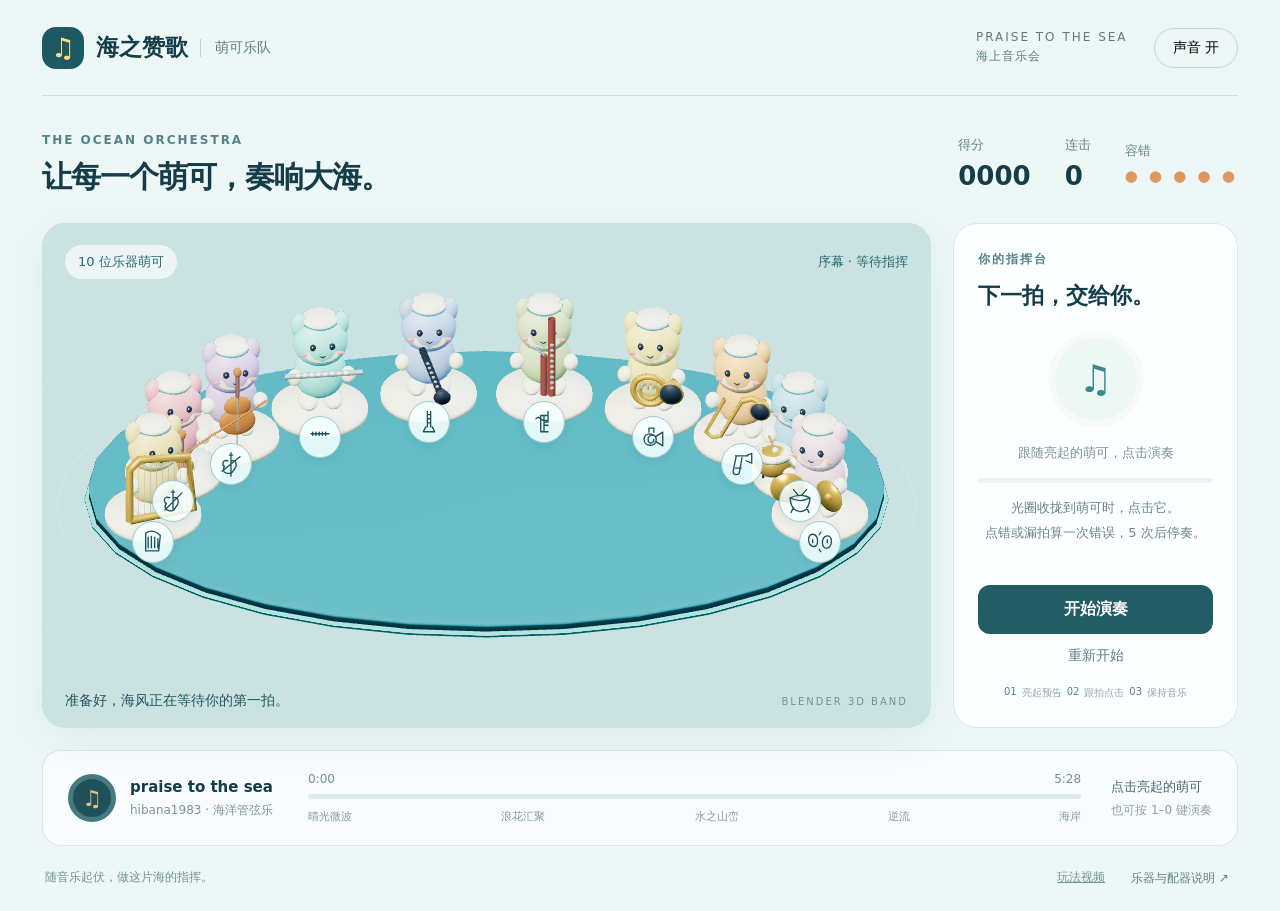
==== docs/index.html @ 5d6d8017 "Publish Moko orchestra game and subtitled gameplay" ====
<!doctype html>
<html lang="zh-CN"><head><meta charset="utf-8"><meta name="viewport" content="width=device-width,initial-scale=1"><title>海之赞歌 · 萌可乐队</title><meta name="description" content="点击亮起的乐器萌可，完成一场海上音乐演出。"><link rel="icon" href="data:image/svg+xml,%3Csvg xmlns='http://www.w3.org/2000/svg' viewBox='0 0 32 32'%3E%3Crect width='32' height='32' rx='9' fill='%230d555f'/%3E%3Cpath d='M6 22Q11 12 16 22T27 22M18 7v12' fill='none' stroke='%23ffdb89' stroke-width='3'/%3E%3C/svg%3E"><link rel="stylesheet" href="style.css"><script type="importmap">{"imports":{"three":"./assets/three.module.js","three/addons/":"./assets/"}}</script></head>
<body><main>
<header><a class="brand" href="./"><span class="brand-mark">♫</span>海之赞歌<span class="small">萌可乐队</span></a><span class="header-note">PRAISE TO THE SEA <i>海上音乐会</i></span><button id="sound" aria-label="静音音乐" title="静音音乐">声音 开</button></header>
<section class="topline"><div><span class="eyebrow">THE OCEAN ORCHESTRA</span><h1>让每一个萌可，奏响大海。</h1></div><div class="stats"><div><span>得分</span><strong id="score">0000</strong></div><div><span>连击</span><strong id="combo">0</strong></div><div><span>容错</span><strong id="lives" aria-label="剩余五次容错">● ● ● ● ●</strong></div></div></section>
<section class="game-layout"><div class="stage-wrap"><div class="stage-caption"><span class="pill">10 位乐器萌可</span><span id="chapter">序幕 · 等待指挥</span></div><canvas id="stage" aria-label="十位乐器萌可的三维海洋舞台"></canvas><div id="labels"></div><div id="loading">萌可们正在登台…</div><div class="stage-bottom"><span id="feedback" role="status" aria-live="polite">准备好，海风正在等待你的第一拍。</span><span class="tiny">BLENDER 3D BAND</span></div></div>
<aside class="conductor"><div class="eyebrow">你的指挥台</div><h2 id="cueTitle">下一拍，交给你。</h2><div class="cue-icon" id="cueIcon">♫</div><div id="targetName" class="target-name">点击开始演奏</div><div id="targetFamily" class="target-family">跟随亮起的萌可，点击演奏</div><div class="countdown"><div id="countdownBar"></div></div><div class="hint" id="hint">光圈收拢到萌可时，点击它。<br>点错或漏拍算一次错误，5 次后停奏。</div><button class="primary" id="play" disabled>准备乐队…</button><button class="secondary" id="restart" disabled>重新开始</button><div class="rule"><span>01</span> 亮起预告 <span>02</span> 跟拍点击 <span>03</span> 保持音乐</div></aside></section>
<section class="timeline"><div class="track-info"><div class="record">♫</div><div><strong>praise to the sea</strong><span>hibana1983 · 海洋管弦乐</span></div></div><div class="track-progress"><div class="time-row"><span id="elapsed">0:00</span><span id="duration">5:28</span></div><div id="progress"><div id="progressFill"></div></div><div class="chapters"><span>晴光微波</span><span>浪花汇聚</span><span>水之山峦</span><span>逆流</span><span>海岸</span></div></div><div class="tempo-note">点击亮起的萌可<br><span>也可按 1–0 键演奏</span></div></section>
<footer><span>随音乐起伏，做这片海的指挥。</span><a href="gameplay/" style="color:inherit;margin-left:auto;margin-right:20px">玩法视频</a><button id="analysisButton">乐器与配器说明 ↗</button></footer>
<dialog id="analysis"><button class="dialog-close" id="closeAnalysis" aria-label="关闭">×</button><div class="eyebrow">配器依据</div><h2>8 种明确乐器，2 个弦乐声部。</h2><p>文件内嵌的创作说明明确列出长笛、单簧管、竖琴、巴松、圆号、长号、定音鼓和钹。高音与低音弦乐在本游戏中分别用小提琴萌可、大提琴萌可代表，共 10 位成员。</p><p>这是 Suno 生成的混音。以上来自配器说明，未经过逐乐器分轨或听辨确认；小提琴、大提琴是角色代表，不能据此断言录音中精确的乐器种数。小号未在说明中明确列出。</p><p>谱面跟随音频能量起伏生成，乐器轮换按五段配器设定编排，不是自动识别每个瞬间实际发声的乐器。五段边界为游戏编排。</p><a href="assets/audio-analysis.json" target="_blank">查看音频分析数据</a></dialog>
<audio id="music" preload="auto" src="assets/song.mp3"></audio><script type="module" src="game.js"></script>
</main></body></html>
---- docs/style.css ----
:root{font-family:system-ui,-apple-system,"PingFang SC",sans-serif;color:#153d49;background:#ecf7f6;font-size:16px}*{box-sizing:border-box}body{margin:0}main{max-width:1560px;margin:auto;padding:0 42px}button,a{-webkit-tap-highlight-color:transparent}button{font:inherit;cursor:pointer}button:disabled{opacity:.5;cursor:wait}button:focus-visible,a:focus-visible{outline:3px solid #ce7c18;outline-offset:4px}header{height:96px;display:flex;align-items:center;gap:26px;border-bottom:1px solid #c9e2e1}.brand{text-decoration:none;display:flex;align-items:center;color:#153d49;font-weight:760;font-size:23px;gap:12px}.brand-mark{background:#1d5962;color:#ffdc8b;width:42px;height:42px;border-radius:14px;text-align:center;line-height:42px;font-size:27px}.small{font-size:14px;font-weight:500;color:#5c7f85;border-left:1px solid #b7d2d3;padding-left:14px}.header-note{margin-left:auto;font-size:12px;letter-spacing:2px;color:#5d7c82}.header-note i{display:block;font-style:normal;letter-spacing:1px;margin-top:4px}#sound{border:1px solid #bdd7d8;border-radius:30px;padding:10px 18px;background:transparent;font-size:14px}.topline{display:flex;align-items:center;justify-content:space-between;padding:33px 0 25px}.eyebrow{font-size:12px;font-weight:750;letter-spacing:2px;color:#568388}h1{font-size:30px;letter-spacing:-1px;font-weight:700;margin:9px 0 0}h2{font-size:24px;line-height:1.45;margin:12px 0}.stats{display:flex;gap:34px;align-items:center}.stats>div{display:flex;flex-direction:column;gap:7px}.stats span{font-size:13px;color:#66878c}.stats strong{font-size:26px;font-weight:650;font-variant-numeric:tabular-nums}#lives{font-size:15px;letter-spacing:3px;color:#df9960}.game-layout{display:grid;grid-template-columns:minmax(0,1fr) 285px;gap:22px}.stage-wrap{height:505px;border-radius:24px;overflow:hidden;position:relative;background:linear-gradient(#9dd8df,#c5edef);box-shadow:0 12px 40px #103d4910}#stage{display:block;width:100%;height:100%;touch-action:manipulation}.stage-caption{position:absolute;top:22px;left:23px;right:23px;z-index:2;display:flex;justify-content:space-between;align-items:center;font-size:13px;color:#286675;pointer-events:none}.pill{background:#ffffffaa;padding:8px 13px;border-radius:20px}.stage-bottom{position:absolute;bottom:18px;left:23px;right:23px;display:flex;align-items:center;justify-content:space-between;pointer-events:none;font-size:14px;color:#235661}.tiny{font-size:10px;letter-spacing:2px;opacity:.55}#loading{position:absolute;inset:0;background:#c5edefdd;display:grid;place-content:center;color:#266673;font-size:17px;z-index:4}#labels{position:absolute;inset:0;pointer-events:none}.moko-label{position:absolute;transform:translate(-50%,-50%);border:1px solid #ffffffa0;background:#f6ffffb8;box-shadow:0 3px 10px #12546215;color:#21525c;font-size:12px;border-radius:14px;padding:5px 9px;white-space:nowrap;pointer-events:auto;min-height:30px;transition:background .15s}.moko-label.active{background:#ffdd89;border-color:#fff2cf;color:#55401d;box-shadow:0 0 22px #ffe6a0;font-weight:700}.conductor{background:#fcffff;border:1px solid #d7e9e8;border-radius:24px;padding:27px 24px;text-align:center;display:flex;flex-direction:column;align-items:stretch}.conductor .eyebrow{text-align:left}.conductor h2{text-align:left;font-size:22px}.cue-icon{align-self:center;width:82px;height:82px;border-radius:50%;background:#edf8f5;color:#3c898d;display:grid;place-items:center;font-size:38px;box-shadow:0 0 0 7px #f6fbfa;margin:14px 0 17px}.target-name{font-size:24px;font-weight:720}.target-family{font-size:13px;color:#7a9295;margin:7px 0 16px}.countdown{height:5px;background:#edf3f1;border-radius:5px;overflow:hidden;margin-bottom:13px}.countdown>div{height:100%;background:#e6ad54;width:0}.hint{font-size:13px;color:#68858a;line-height:1.9;margin-bottom:20px;min-height:50px}.primary{border:0;background:#225d65;color:#fff;border-radius:12px;padding:14px;margin-top:auto;font-size:16px;font-weight:650}.primary:hover{background:#174950}.secondary{background:transparent;border:0;color:#5f7f84;padding:13px;font-size:14px}.rule{display:flex;gap:5px;font-size:10px;justify-content:center;color:#8fa5a7;margin-top:8px}.rule span{color:#54838b}.timeline{display:flex;align-items:center;gap:30px;margin-top:22px;background:#ffffffb0;border:1px solid #d4e8e5;border-radius:19px;padding:21px 25px}.track-info{display:flex;gap:14px;align-items:center;min-width:210px}.record{border-radius:50%;background:#20515b;color:#e7c27e;width:48px;height:48px;display:grid;place-items:center;font-size:22px;border:5px solid #457b80}.track-info strong{display:block;font-size:15px}.track-info span{display:block;font-size:12px;color:#7a9397;margin-top:6px}.track-progress{flex:1}.time-row{display:flex;justify-content:space-between;font-size:12px;color:#749097;font-variant-numeric:tabular-nums;margin-bottom:8px}#progress{height:5px;border-radius:9px;background:#dcebea;overflow:hidden}#progressFill{height:100%;width:0;background:#3d9190}.chapters{display:flex;justify-content:space-between;font-size:11px;color:#829c9d;margin-top:10px}.tempo-note{font-size:13px;line-height:1.8;color:#3c6a72}.tempo-note span{font-size:12px;color:#8ba0a4}footer{display:flex;justify-content:space-between;padding:23px 3px;color:#729398;font-size:12px}footer button{border:0;background:none;font-size:12px;color:#608187}dialog{max-width:650px;width:90%;padding:40px;border:0;border-radius:22px;background:#f8ffff;color:#214d55;box-shadow:0 20px 80px #10354244}dialog::backdrop{background:#12363f99;backdrop-filter:blur(5px)}dialog p{line-height:1.9;font-size:15px;color:#4e747c}dialog a{color:#216c78}.dialog-close{position:absolute;right:18px;top:12px;border:0;background:none;font-size:30px;color:#65838a}.stage-wrap.bad{animation:bad .25s}.stage-wrap.good{animation:good .25s}@keyframes bad{50%{box-shadow:0 0 0 4px #dd6b67;transform:translateX(3px)}}@keyframes good{50%{box-shadow:0 0 0 3px #edd092}}@media(min-width:1500px){.stage-wrap{height:580px}}@media(max-width:1050px){main{padding:0 22px}.game-layout{grid-template-columns:minmax(0,1fr) 245px}.stage-wrap{height:460px}.conductor{padding:22px 18px}.stats{gap:20px}h1{font-size:26px}.tempo-note{display:none}.small{display:none}.tiny{display:none}}@media(max-width:760px){main{padding:0 14px}header{height:75px}.header-note{display:none}#sound{margin-left:auto}.topline{padding:22px 3px;display:block}h1{font-size:24px}.stats{margin-top:22px;gap:35px;justify-content:space-between}.stats>div{gap:3px}.stats strong{font-size:22px}.game-layout{grid-template-columns:1fr;gap:14px}.stage-wrap{height:370px;border-radius:18px}.conductor{padding:20px;display:grid;grid-template-columns:70px 1fr 130px;gap:6px 15px;align-items:center;text-align:left}.conductor .eyebrow,.conductor h2,.rule,.target-family{display:none}.cue-icon{grid-column:1;grid-row:1/4;width:56px;height:56px;margin:0;font-size:27px}.target-name{font-size:19px;grid-column:2;grid-row:1}.countdown{grid-column:2;grid-row:2;margin:3px 0}.hint{grid-column:2;grid-row:3;font-size:11px;line-height:1.6;margin:0;min-height:0}.primary{grid-column:3;grid-row:1/3;margin:0;padding:12px 6px;font-size:14px}.secondary{grid-column:3;grid-row:3;padding:3px;font-size:12px}.timeline{padding:15px;flex-wrap:wrap;gap:10px}.track-info{width:100%;min-width:0}.record{width:37px;height:37px;border-width:4px}.track-progress{flex-basis:100%}.stage-caption{top:15px;left:14px;right:14px;font-size:11px}.stage-bottom{bottom:12px;left:15px;font-size:12px}.moko-label{font-size:10px;padding:4px 6px;min-height:26px}footer{font-size:11px;gap:10px}dialog{padding:28px}}

/* The orchestra uses instrument marks instead of member-name labels. */
.moko-label{width:42px;height:42px;min-height:42px;border-radius:50%;padding:7px;background:#f4ffffe0;border:1px solid #a2c8c8}.moko-label svg{width:100%;height:100%}.cue-icon svg{width:54px;height:54px}#targetName{display:none}#targetFamily{min-height:16px}.stage-wrap,#stage,.moko-label{cursor:url("data:image/svg+xml,%3Csvg xmlns='http://www.w3.org/2000/svg' width='40' height='40' viewBox='0 0 40 40'%3E%3Cpath d='M4 3L27 27' stroke='%23ffffff' stroke-width='5' stroke-linecap='round'/%3E%3Cpath d='M4 3L27 27' stroke='%23345a62' stroke-width='2' stroke-linecap='round'/%3E%3Cpath d='M25 25L34 34' stroke='%23c89243' stroke-width='7' stroke-linecap='round'/%3E%3C/svg%3E") 4 3,pointer}.baton-stroke{position:absolute;pointer-events:none;width:60px;height:3px;border-radius:10px;background:#fff5c9;box-shadow:0 0 14px #ffcc6e;transform-origin:left center;animation:conduct .4s ease-out forwards;z-index:5}@keyframes conduct{0%{transform:rotate(-70deg);opacity:1}80%{transform:rotate(25deg);opacity:.7}100%{transform:rotate(35deg);opacity:0}}@media(max-width:760px){.moko-label{width:31px;height:31px;min-height:31px;padding:5px}.conductor .cue-icon{grid-row:1/4}.conductor .target-family{display:block;grid-column:2;grid-row:1;font-size:12px;margin:0}.cue-icon svg{width:40px;height:40px}}
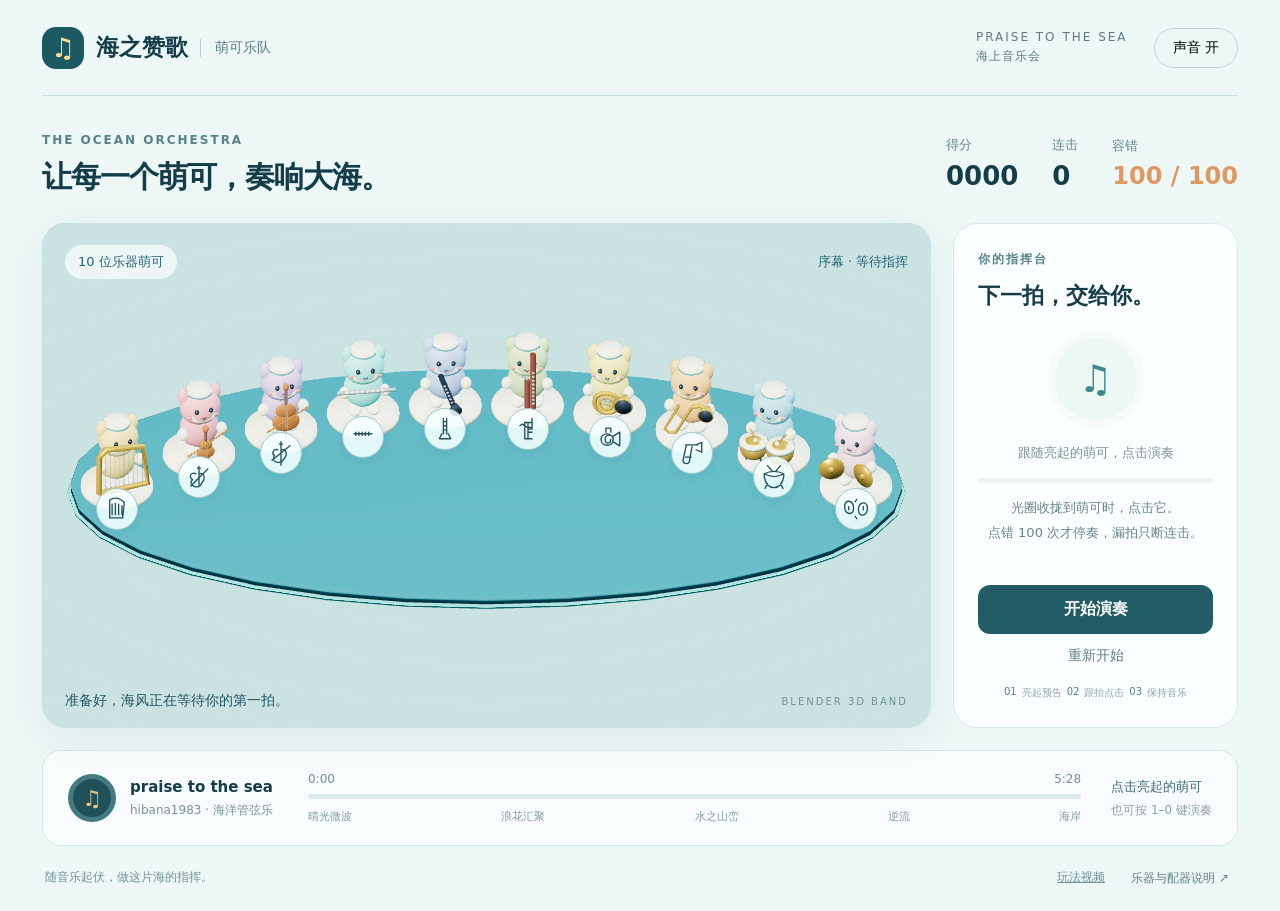
==== commit 229c034c: "Allow 100 wrong clicks and keep music playing through missed cues" ====
--- a/docs/index.html
+++ b/docs/index.html
@@ -2,9 +2,9 @@
 <html lang="zh-CN"><head><meta charset="utf-8"><meta name="viewport" content="width=device-width,initial-scale=1"><title>海之赞歌 · 萌可乐队</title><meta name="description" content="点击亮起的乐器萌可，完成一场海上音乐演出。"><link rel="icon" href="data:image/svg+xml,%3Csvg xmlns='http://www.w3.org/2000/svg' viewBox='0 0 32 32'%3E%3Crect width='32' height='32' rx='9' fill='%230d555f'/%3E%3Cpath d='M6 22Q11 12 16 22T27 22M18 7v12' fill='none' stroke='%23ffdb89' stroke-width='3'/%3E%3C/svg%3E"><link rel="stylesheet" href="style.css"><script type="importmap">{"imports":{"three":"./assets/three.module.js","three/addons/":"./assets/"}}</script></head>
 <body><main>
 <header><a class="brand" href="./"><span class="brand-mark">♫</span>海之赞歌<span class="small">萌可乐队</span></a><span class="header-note">PRAISE TO THE SEA <i>海上音乐会</i></span><button id="sound" aria-label="静音音乐" title="静音音乐">声音 开</button></header>
-<section class="topline"><div><span class="eyebrow">THE OCEAN ORCHESTRA</span><h1>让每一个萌可，奏响大海。</h1></div><div class="stats"><div><span>得分</span><strong id="score">0000</strong></div><div><span>连击</span><strong id="combo">0</strong></div><div><span>容错</span><strong id="lives" aria-label="剩余五次容错">● ● ● ● ●</strong></div></div></section>
+<section class="topline"><div><span class="eyebrow">THE OCEAN ORCHESTRA</span><h1>让每一个萌可，奏响大海。</h1></div><div class="stats"><div><span>得分</span><strong id="score">0000</strong></div><div><span>连击</span><strong id="combo">0</strong></div><div><span>容错</span><strong id="lives" aria-label="剩余100次容错">100 / 100</strong></div></div></section>
 <section class="game-layout"><div class="stage-wrap"><div class="stage-caption"><span class="pill">10 位乐器萌可</span><span id="chapter">序幕 · 等待指挥</span></div><canvas id="stage" aria-label="十位乐器萌可的三维海洋舞台"></canvas><div id="labels"></div><div id="loading">萌可们正在登台…</div><div class="stage-bottom"><span id="feedback" role="status" aria-live="polite">准备好，海风正在等待你的第一拍。</span><span class="tiny">BLENDER 3D BAND</span></div></div>
-<aside class="conductor"><div class="eyebrow">你的指挥台</div><h2 id="cueTitle">下一拍，交给你。</h2><div class="cue-icon" id="cueIcon">♫</div><div id="targetName" class="target-name">点击开始演奏</div><div id="targetFamily" class="target-family">跟随亮起的萌可，点击演奏</div><div class="countdown"><div id="countdownBar"></div></div><div class="hint" id="hint">光圈收拢到萌可时，点击它。<br>点错或漏拍算一次错误，5 次后停奏。</div><button class="primary" id="play" disabled>准备乐队…</button><button class="secondary" id="restart" disabled>重新开始</button><div class="rule"><span>01</span> 亮起预告 <span>02</span> 跟拍点击 <span>03</span> 保持音乐</div></aside></section>
+<aside class="conductor"><div class="eyebrow">你的指挥台</div><h2 id="cueTitle">下一拍，交给你。</h2><div class="cue-icon" id="cueIcon">♫</div><div id="targetName" class="target-name">点击开始演奏</div><div id="targetFamily" class="target-family">跟随亮起的萌可，点击演奏</div><div class="countdown"><div id="countdownBar"></div></div><div class="hint" id="hint">光圈收拢到萌可时，点击它。<br>点错 100 次才停奏，漏拍只断连击。</div><button class="primary" id="play" disabled>准备乐队…</button><button class="secondary" id="restart" disabled>重新开始</button><div class="rule"><span>01</span> 亮起预告 <span>02</span> 跟拍点击 <span>03</span> 保持音乐</div></aside></section>
 <section class="timeline"><div class="track-info"><div class="record">♫</div><div><strong>praise to the sea</strong><span>hibana1983 · 海洋管弦乐</span></div></div><div class="track-progress"><div class="time-row"><span id="elapsed">0:00</span><span id="duration">5:28</span></div><div id="progress"><div id="progressFill"></div></div><div class="chapters"><span>晴光微波</span><span>浪花汇聚</span><span>水之山峦</span><span>逆流</span><span>海岸</span></div></div><div class="tempo-note">点击亮起的萌可<br><span>也可按 1–0 键演奏</span></div></section>
 <footer><span>随音乐起伏，做这片海的指挥。</span><a href="gameplay/" style="color:inherit;margin-left:auto;margin-right:20px">玩法视频</a><button id="analysisButton">乐器与配器说明 ↗</button></footer>
 <dialog id="analysis"><button class="dialog-close" id="closeAnalysis" aria-label="关闭">×</button><div class="eyebrow">配器依据</div><h2>8 种明确乐器，2 个弦乐声部。</h2><p>文件内嵌的创作说明明确列出长笛、单簧管、竖琴、巴松、圆号、长号、定音鼓和钹。高音与低音弦乐在本游戏中分别用小提琴萌可、大提琴萌可代表，共 10 位成员。</p><p>这是 Suno 生成的混音。以上来自配器说明，未经过逐乐器分轨或听辨确认；小提琴、大提琴是角色代表，不能据此断言录音中精确的乐器种数。小号未在说明中明确列出。</p><p>谱面跟随音频能量起伏生成，乐器轮换按五段配器设定编排，不是自动识别每个瞬间实际发声的乐器。五段边界为游戏编排。</p><a href="assets/audio-analysis.json" target="_blank">查看音频分析数据</a></dialog>
--- a/docs/style.css
+++ b/docs/style.css
@@ -1,4 +1,10 @@
 :root{font-family:system-ui,-apple-system,"PingFang SC",sans-serif;color:#153d49;background:#ecf7f6;font-size:16px}*{box-sizing:border-box}body{margin:0}main{max-width:1560px;margin:auto;padding:0 42px}button,a{-webkit-tap-highlight-color:transparent}button{font:inherit;cursor:pointer}button:disabled{opacity:.5;cursor:wait}button:focus-visible,a:focus-visible{outline:3px solid #ce7c18;outline-offset:4px}header{height:96px;display:flex;align-items:center;gap:26px;border-bottom:1px solid #c9e2e1}.brand{text-decoration:none;display:flex;align-items:center;color:#153d49;font-weight:760;font-size:23px;gap:12px}.brand-mark{background:#1d5962;color:#ffdc8b;width:42px;height:42px;border-radius:14px;text-align:center;line-height:42px;font-size:27px}.small{font-size:14px;font-weight:500;color:#5c7f85;border-left:1px solid #b7d2d3;padding-left:14px}.header-note{margin-left:auto;font-size:12px;letter-spacing:2px;color:#5d7c82}.header-note i{display:block;font-style:normal;letter-spacing:1px;margin-top:4px}#sound{border:1px solid #bdd7d8;border-radius:30px;padding:10px 18px;background:transparent;font-size:14px}.topline{display:flex;align-items:center;justify-content:space-between;padding:33px 0 25px}.eyebrow{font-size:12px;font-weight:750;letter-spacing:2px;color:#568388}h1{font-size:30px;letter-spacing:-1px;font-weight:700;margin:9px 0 0}h2{font-size:24px;line-height:1.45;margin:12px 0}.stats{display:flex;gap:34px;align-items:center}.stats>div{display:flex;flex-direction:column;gap:7px}.stats span{font-size:13px;color:#66878c}.stats strong{font-size:26px;font-weight:650;font-variant-numeric:tabular-nums}#lives{font-size:15px;letter-spacing:3px;color:#df9960}.game-layout{display:grid;grid-template-columns:minmax(0,1fr) 285px;gap:22px}.stage-wrap{height:505px;border-radius:24px;overflow:hidden;position:relative;background:linear-gradient(#9dd8df,#c5edef);box-shadow:0 12px 40px #103d4910}#stage{display:block;width:100%;height:100%;touch-action:manipulation}.stage-caption{position:absolute;top:22px;left:23px;right:23px;z-index:2;display:flex;justify-content:space-between;align-items:center;font-size:13px;color:#286675;pointer-events:none}.pill{background:#ffffffaa;padding:8px 13px;border-radius:20px}.stage-bottom{position:absolute;bottom:18px;left:23px;right:23px;display:flex;align-items:center;justify-content:space-between;pointer-events:none;font-size:14px;color:#235661}.tiny{font-size:10px;letter-spacing:2px;opacity:.55}#loading{position:absolute;inset:0;background:#c5edefdd;display:grid;place-content:center;color:#266673;font-size:17px;z-index:4}#labels{position:absolute;inset:0;pointer-events:none}.moko-label{position:absolute;transform:translate(-50%,-50%);border:1px solid #ffffffa0;background:#f6ffffb8;box-shadow:0 3px 10px #12546215;color:#21525c;font-size:12px;border-radius:14px;padding:5px 9px;white-space:nowrap;pointer-events:auto;min-height:30px;transition:background .15s}.moko-label.active{background:#ffdd89;border-color:#fff2cf;color:#55401d;box-shadow:0 0 22px #ffe6a0;font-weight:700}.conductor{background:#fcffff;border:1px solid #d7e9e8;border-radius:24px;padding:27px 24px;text-align:center;display:flex;flex-direction:column;align-items:stretch}.conductor .eyebrow{text-align:left}.conductor h2{text-align:left;font-size:22px}.cue-icon{align-self:center;width:82px;height:82px;border-radius:50%;background:#edf8f5;color:#3c898d;display:grid;place-items:center;font-size:38px;box-shadow:0 0 0 7px #f6fbfa;margin:14px 0 17px}.target-name{font-size:24px;font-weight:720}.target-family{font-size:13px;color:#7a9295;margin:7px 0 16px}.countdown{height:5px;background:#edf3f1;border-radius:5px;overflow:hidden;margin-bottom:13px}.countdown>div{height:100%;background:#e6ad54;width:0}.hint{font-size:13px;color:#68858a;line-height:1.9;margin-bottom:20px;min-height:50px}.primary{border:0;background:#225d65;color:#fff;border-radius:12px;padding:14px;margin-top:auto;font-size:16px;font-weight:650}.primary:hover{background:#174950}.secondary{background:transparent;border:0;color:#5f7f84;padding:13px;font-size:14px}.rule{display:flex;gap:5px;font-size:10px;justify-content:center;color:#8fa5a7;margin-top:8px}.rule span{color:#54838b}.timeline{display:flex;align-items:center;gap:30px;margin-top:22px;background:#ffffffb0;border:1px solid #d4e8e5;border-radius:19px;padding:21px 25px}.track-info{display:flex;gap:14px;align-items:center;min-width:210px}.record{border-radius:50%;background:#20515b;color:#e7c27e;width:48px;height:48px;display:grid;place-items:center;font-size:22px;border:5px solid #457b80}.track-info strong{display:block;font-size:15px}.track-info span{display:block;font-size:12px;color:#7a9397;margin-top:6px}.track-progress{flex:1}.time-row{display:flex;justify-content:space-between;font-size:12px;color:#749097;font-variant-numeric:tabular-nums;margin-bottom:8px}#progress{height:5px;border-radius:9px;background:#dcebea;overflow:hidden}#progressFill{height:100%;width:0;background:#3d9190}.chapters{display:flex;justify-content:space-between;font-size:11px;color:#829c9d;margin-top:10px}.tempo-note{font-size:13px;line-height:1.8;color:#3c6a72}.tempo-note span{font-size:12px;color:#8ba0a4}footer{display:flex;justify-content:space-between;padding:23px 3px;color:#729398;font-size:12px}footer button{border:0;background:none;font-size:12px;color:#608187}dialog{max-width:650px;width:90%;padding:40px;border:0;border-radius:22px;background:#f8ffff;color:#214d55;box-shadow:0 20px 80px #10354244}dialog::backdrop{background:#12363f99;backdrop-filter:blur(5px)}dialog p{line-height:1.9;font-size:15px;color:#4e747c}dialog a{color:#216c78}.dialog-close{position:absolute;right:18px;top:12px;border:0;background:none;font-size:30px;color:#65838a}.stage-wrap.bad{animation:bad .25s}.stage-wrap.good{animation:good .25s}@keyframes bad{50%{box-shadow:0 0 0 4px #dd6b67;transform:translateX(3px)}}@keyframes good{50%{box-shadow:0 0 0 3px #edd092}}@media(min-width:1500px){.stage-wrap{height:580px}}@media(max-width:1050px){main{padding:0 22px}.game-layout{grid-template-columns:minmax(0,1fr) 245px}.stage-wrap{height:460px}.conductor{padding:22px 18px}.stats{gap:20px}h1{font-size:26px}.tempo-note{display:none}.small{display:none}.tiny{display:none}}@media(max-width:760px){main{padding:0 14px}header{height:75px}.header-note{display:none}#sound{margin-left:auto}.topline{padding:22px 3px;display:block}h1{font-size:24px}.stats{margin-top:22px;gap:35px;justify-content:space-between}.stats>div{gap:3px}.stats strong{font-size:22px}.game-layout{grid-template-columns:1fr;gap:14px}.stage-wrap{height:370px;border-radius:18px}.conductor{padding:20px;display:grid;grid-template-columns:70px 1fr 130px;gap:6px 15px;align-items:center;text-align:left}.conductor .eyebrow,.conductor h2,.rule,.target-family{display:none}.cue-icon{grid-column:1;grid-row:1/4;width:56px;height:56px;margin:0;font-size:27px}.target-name{font-size:19px;grid-column:2;grid-row:1}.countdown{grid-column:2;grid-row:2;margin:3px 0}.hint{grid-column:2;grid-row:3;font-size:11px;line-height:1.6;margin:0;min-height:0}.primary{grid-column:3;grid-row:1/3;margin:0;padding:12px 6px;font-size:14px}.secondary{grid-column:3;grid-row:3;padding:3px;font-size:12px}.timeline{padding:15px;flex-wrap:wrap;gap:10px}.track-info{width:100%;min-width:0}.record{width:37px;height:37px;border-width:4px}.track-progress{flex-basis:100%}.stage-caption{top:15px;left:14px;right:14px;font-size:11px}.stage-bottom{bottom:12px;left:15px;font-size:12px}.moko-label{font-size:10px;padding:4px 6px;min-height:26px}footer{font-size:11px;gap:10px}dialog{padding:28px}}
 
 /* The orchestra uses instrument marks instead of member-name labels. */
-.moko-label{width:42px;height:42px;min-height:42px;border-radius:50%;padding:7px;background:#f4ffffe0;border:1px solid #a2c8c8}.moko-label svg{width:100%;height:100%}.cue-icon svg{width:54px;height:54px}#targetName{display:none}#targetFamily{min-height:16px}.stage-wrap,#stage,.moko-label{cursor:url("data:image/svg+xml,%3Csvg xmlns='http://www.w3.org/2000/svg' width='40' height='40' viewBox='0 0 40 40'%3E%3Cpath d='M4 3L27 27' stroke='%23ffffff' stroke-width='5' stroke-linecap='round'/%3E%3Cpath d='M4 3L27 27' stroke='%23345a62' stroke-width='2' stroke-linecap='round'/%3E%3Cpath d='M25 25L34 34' stroke='%23c89243' stroke-width='7' stroke-linecap='round'/%3E%3C/svg%3E") 4 3,pointer}.baton-stroke{position:absolute;pointer-events:none;width:60px;height:3px;border-radius:10px;background:#fff5c9;box-shadow:0 0 14px #ffcc6e;transform-origin:left center;animation:conduct .4s ease-out forwards;z-index:5}@keyframes conduct{0%{transform:rotate(-70deg);opacity:1}80%{transform:rotate(25deg);opacity:.7}100%{transform:rotate(35deg);opacity:0}}@media(max-width:760px){.moko-label{width:31px;height:31px;min-height:31px;padding:5px}.conductor .cue-icon{grid-row:1/4}.conductor .target-family{display:block;grid-column:2;grid-row:1;font-size:12px;margin:0}.cue-icon svg{width:40px;height:40px}}
+.moko-label{width:42px;height:42px;min-height:42px;border-radius:50%;padding:7px;background:#f4ffffe0;border:1px solid #a2c8c8}.moko-label svg{width:100%;height:100%}.cue-icon svg{width:54px;height:54px}#targetName{display:none}#targetFamily{min-height:16px}.stage-wrap,#stage,.moko-label{cursor:url("data:image/svg+xml,%3Csvg%20xmlns%3D%22http%3A%2F%2Fwww.w3.org%2F2000%2Fsvg%22%20width%3D%2248%22%20height%3D%2248%22%20viewBox%3D%220%200%2048%2048%22%3E%3Cpath%20d%3D%22M10%2010L36%2036%22%20stroke%3D%22white%22%20stroke-width%3D%226%22%20stroke-linecap%3D%22round%22%2F%3E%3Cpath%20d%3D%22M10%2010L36%2036%22%20stroke%3D%22%2324515c%22%20stroke-width%3D%222%22%20stroke-linecap%3D%22round%22%2F%3E%3Cpath%20d%3D%22M33%2033L43%2043%22%20stroke%3D%22%23c89243%22%20stroke-width%3D%227%22%20stroke-linecap%3D%22round%22%2F%3E%3Cpath%20d%3D%22M10%201L12.6%207.2L19%208L14.2%2012.4L15.7%2019L10%2015.5L4.3%2019L5.8%2012.4L1%208L7.4%207.2Z%22%20fill%3D%22%23ffe061%22%20stroke%3D%22%2324515c%22%20stroke-width%3D%221.4%22%2F%3E%3Ccircle%20cx%3D%2210%22%20cy%3D%2210%22%20r%3D%222%22%20fill%3D%22white%22%20stroke%3D%22%23b77912%22%20stroke-width%3D%22.8%22%2F%3E%3C%2Fsvg%3E") 10 10,pointer}.baton-stroke{position:absolute;pointer-events:none;width:60px;height:3px;border-radius:10px;background:#fff5c9;box-shadow:0 0 14px #ffcc6e;transform-origin:left center;animation:conduct .4s ease-out forwards;z-index:5}@keyframes conduct{0%{transform:rotate(-70deg);opacity:1}80%{transform:rotate(25deg);opacity:.7}100%{transform:rotate(35deg);opacity:0}}@media(max-width:760px){.moko-label{width:31px;height:31px;min-height:31px;padding:5px}.conductor .cue-icon{grid-row:1/4}.conductor .target-family{display:block;grid-column:2;grid-row:1;font-size:12px;margin:0}.cue-icon svg{width:40px;height:40px}}
+
+.reaction{position:absolute;z-index:7;pointer-events:none;font-size:36px;line-height:1;transform:translate(-50%,-50%);animation:reaction-pop 1.1s ease-out forwards}.reaction--star{filter:drop-shadow(0 0 9px #fff0a0)}.reaction--sweat{filter:drop-shadow(0 2px 4px #427c9b55)}@keyframes reaction-pop{0%{opacity:0;transform:translate(-50%,-10%) scale(.35)}15%{opacity:1;transform:translate(-50%,-60%) scale(1.2)}32%{transform:translate(-50%,-75%) scale(1)}75%{opacity:1}100%{opacity:0;transform:translate(-50%,-160%) scale(.9)}}@media(max-width:760px){.reaction{font-size:28px}}@media(prefers-reduced-motion:reduce){.reaction{animation:reaction-fade 1.1s forwards}@keyframes reaction-fade{0%,80%{opacity:1}100%{opacity:0}}}
+
+.moko-label.hovered{outline:3px solid #27899b;outline-offset:3px;background:#e6fcff}.moko-label.active.hovered{outline-color:#bc8324}
+
+#lives{font-size:24px;letter-spacing:0;font-variant-numeric:tabular-nums}
